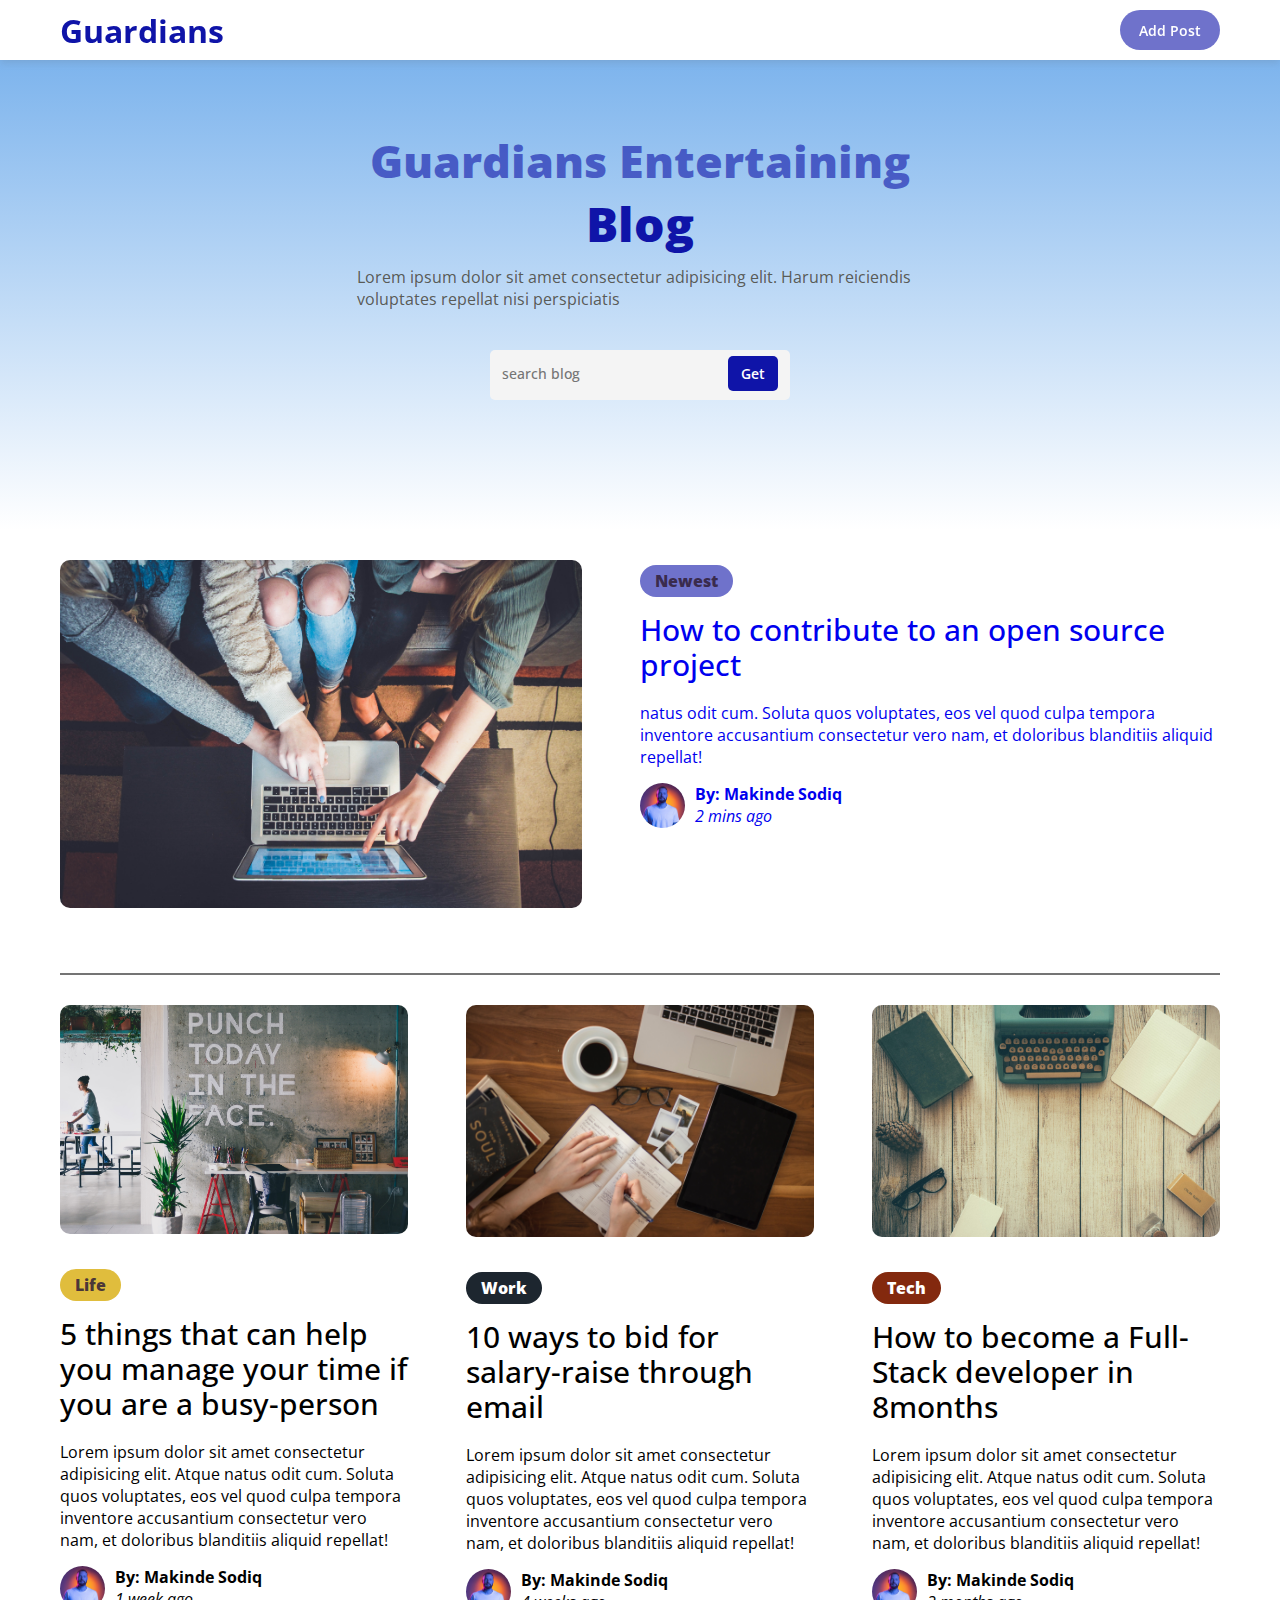
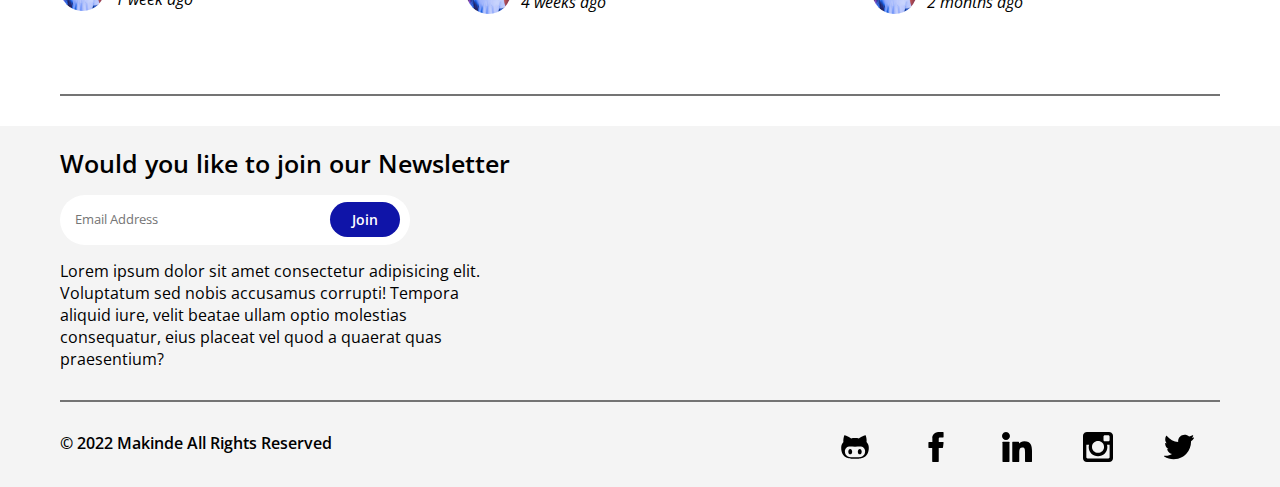
==== index.html @ d476fdd8 "Profile Page" ====
<!DOCTYPE html>
<html lang="en">
  <head>
    <meta charset="UTF-8" />
    <meta http-equiv="X-UA-Compatible" content="IE=edge" />
    <meta
      name="description"
      content="This website showcase 4 must-read blog every week"
    />
    <meta name="viewport" content="width=device-width, initial-scale=1.0" />
    <title>Grandians - Blog Webpage</title>
    <link rel="stylesheet" href="./assets/style.css" />
    <link rel="preconnect" href="https://fonts.googleapis.com" />
    <link rel="preconnect" href="https://fonts.gstatic.com" crossorigin />
    <link
      href="https://fonts.googleapis.com/css2?family=Inter:wght@400;500;600;700;800;900&family=Open+Sans:ital,wght@0,400;0,500;0,600;0,700;0,800;1,400;1,500;1,600;1,700;1,800&display=swap"
      rel="stylesheet"
    />
  </head>
  <body>
    <nav>
      <div class="container navbar">
        <h1>Guardians</h1>

        <!-- <ul class="navlinks">
          <li>Product</li>
          <li>All</li>
          <li>Contact</li>
          <li>About</li>
          <li>Services</li>
        </ul> -->

        <button class="away">Add Post</button>

        <div class="hamburger">
          <div class="line1"></div>
          <div class="line1"></div>
          <div class="line1"></div>
        </div>
      </div>
    </nav>

    <div class="main_banner">
      <div class="container banner">
        <div class="inner">
          <h2>
            Guardians Entertaining
            <span>Blog</span>
          </h2>
          <p>
            Lorem ipsum dolor sit amet consectetur adipisicing elit. Harum
            reiciendis voluptates repellat nisi perspiciatis
          </p>

          <div class="search_field">
            <input type="text" placeholder="search blog" />
            <button>Get</button>
          </div>
        </div>
      </div>
    </div>

    <!-- ===========
    BLOG POST
    ============= -->
    <div class="container main_blog">
      <div class="first_blog num1">
        <img src="images/blog1.jpg" class="main_pic" />

        <div class="component1">
          <a href="content.html"
            ><label for="">Newest</label>
            <h3>How to contribute to an open source project</h3>
            <p>
              natus odit cum. Soluta quos voluptates, eos vel quod culpa tempora
              inventore accusantium consectetur vero nam, et doloribus
              blanditiis aliquid repellat!
            </p>

            <div class="by">
              <img src="images/avatar.jpg" alt="" />
              <div class="name">
                <h4>By: <span>Makinde Sodiq</span></h4>
                <i>2 mins ago</i>
              </div>
            </div>
          </a>
        </div>
      </div>
      <hr />

      <div class="other_blogs">
        <div class="first_blog others">
          <img src="images/blog2.jpg" class="main_pic" />

          <div class="component1">
            <label for="" style="background-color: rgb(224, 189, 61)"
              >Life</label
            >
            <h3>
              5 things that can help you manage your time if you are a
              busy-person
            </h3>
            <p>
              Lorem ipsum dolor sit amet consectetur adipisicing elit. Atque
              natus odit cum. Soluta quos voluptates, eos vel quod culpa tempora
              inventore accusantium consectetur vero nam, et doloribus
              blanditiis aliquid repellat!
            </p>

            <div class="by">
              <img src="images/avatar.jpg" alt="" />
              <div class="name">
                <h4>By: <span>Makinde Sodiq</span></h4>
                <i>1 week ago</i>
              </div>
            </div>
          </div>
        </div>

        <div class="first_blog others">
          <img src="images/blog3.jpg" class="main_pic" />

          <div class="component1">
            <label
              for=""
              style="background-color: rgb(29, 38, 47); color: white"
              >Work</label
            >
            <h3>10 ways to bid for salary-raise through email</h3>
            <p>
              Lorem ipsum dolor sit amet consectetur adipisicing elit. Atque
              natus odit cum. Soluta quos voluptates, eos vel quod culpa tempora
              inventore accusantium consectetur vero nam, et doloribus
              blanditiis aliquid repellat!
            </p>

            <div class="by">
              <img src="images/avatar.jpg" alt="" />
              <div class="name">
                <h4>By: <span>Makinde Sodiq</span></h4>
                <i>4 weeks ago</i>
              </div>
            </div>
          </div>
        </div>

        <div class="first_blog others">
          <img src="images/blog4.jpg" class="main_pic" />

          <div class="component1">
            <label
              for=""
              style="background-color: rgb(131, 41, 14); color: white"
              >Tech</label
            >
            <h3>How to become a Full-Stack developer in 8months</h3>
            <p>
              Lorem ipsum dolor sit amet consectetur adipisicing elit. Atque
              natus odit cum. Soluta quos voluptates, eos vel quod culpa tempora
              inventore accusantium consectetur vero nam, et doloribus
              blanditiis aliquid repellat!
            </p>

            <div class="by">
              <img src="images/avatar.jpg" alt="" />
              <div class="name">
                <h4>By: <span>Makinde Sodiq</span></h4>
                <i>2 months ago</i>
              </div>
            </div>
          </div>
        </div>
      </div>
      <hr />
    </div>

    <footer>
      <div class="container">
        <div class="foot">
          <h3>Would you like to join our Newsletter</h3>
          <div class="new_mail">
            <input type="text" placeholder="Email Address" />
            <button>Join</button>
          </div>
          <p>
            Lorem ipsum dolor sit amet consectetur adipisicing elit. Voluptatum
            sed nobis accusamus corrupti! Tempora aliquid iure, velit beatae
            ullam optio molestias consequatur, eius placeat vel quod a quaerat
            quas praesentium?
          </p>
          <hr />

          <div class="copyr">
            <ul class="socials">
              <li>
                <a href=""><img src="./svg/github-svgrepo-com.svg" alt="" /></a>
              </li>
              <li>
                <a href=""
                  ><img src="./svg/facebook-svgrepo-com.svg" alt=""
                /></a>
              </li>
              <li>
                <a href=""
                  ><img src="./svg/linkedin-svgrepo-com.svg" alt=""
                /></a>
              </li>
              <li>
                <a href=""
                  ><img src="./svg/instagram-svgrepo-com.svg" alt=""
                /></a>
              </li>
              <li>
                <a href=""
                  ><img src="./svg/twitter-svgrepo-com.svg" alt=""
                /></a>
              </li>
            </ul>

            <p>&copy; 2022 Makinde All Rights Reserved</p>
          </div>
        </div>
      </div>
    </footer>
    <script src="./assets/script.js"></script>
  </body>
</html>
---- assets/style.css ----
* {
  margin: 0;
  padding: 0;
  -webkit-box-sizing: border-box;
          box-sizing: border-box;
  text-decoration: none;
  list-style-type: none;
  font-family: "Inter", sans-serif;
  font-family: "Open Sans", sans-serif;
}

:root {
  --primary-color: #ffffff;
  --box-shadow: rgba(99, 99, 99, 0.2) 0px 2px 8px 0px;
  --logo: #0f14a8;
  --mini-blue: rgba(15, 20, 168, 0.6);
  --black: #333333;
}

img {
  max-width: 100%;
  -o-object-fit: cover;
     object-fit: cover;
}

.container {
  max-width: 1240px;
  margin: 0 auto;
  padding: 0 20px;
}

nav {
  background-color: var(--primary-color);
  -webkit-box-shadow: var(--box-shadow);
          box-shadow: var(--box-shadow);
  height: 60px;
  width: 100%;
  position: fixed;
  left: 0;
  top: 0;
  z-index: 10;
}

.navbar {
  display: -webkit-box;
  display: -ms-flexbox;
  display: flex;
  -webkit-box-pack: center;
      -ms-flex-pack: center;
          justify-content: center;
  -webkit-box-align: center;
      -ms-flex-align: center;
          align-items: center;
  height: 60px;
  z-index: 10;
}

.navbar h1 {
  color: var(--logo);
  margin-right: auto;
}

.navbar ul {
  display: -webkit-box;
  display: -ms-flexbox;
  display: flex;
  margin-right: auto;
  -ms-flex-pack: distribute;
      justify-content: space-around;
  width: 60%;
}

.navbar ul li {
  font-size: 16px;
  font-weight: 600;
}

.navbar button {
  width: 100px;
  height: 40px;
  border-radius: 50px;
  font-size: 14px;
  font-weight: 600;
  color: var(--primary-color);
  background-color: var(--mini-blue);
  border: 0;
}

.main_banner {
  margin-top: 60px;
  background: white;
  background: -webkit-gradient(linear, left bottom, left top, from(rgba(255, 255, 255, 0.207703)), to(rgba(18, 118, 222, 0.55)));
  background: linear-gradient(0deg, rgba(255, 255, 255, 0.207703) 0%, rgba(18, 118, 222, 0.55) 100%);
  min-height: 470px;
}

.main_banner .banner {
  display: -webkit-box;
  display: -ms-flexbox;
  display: flex;
  -webkit-box-pack: center;
      -ms-flex-pack: center;
          justify-content: center;
  min-height: 470px;
  max-width: 530px;
}

.main_banner .banner .inner {
  margin-top: 70px;
  text-align: center;
}

.main_banner .banner .inner h2 {
  font-size: 35px;
  font-weight: 800;
  color: var(--mini-blue);
}

.main_banner .banner .inner h2 span {
  font-size: 37px;
  color: var(--logo);
}

.main_banner .banner .inner p {
  text-align: left;
  margin: 10px 0;
  color: rgba(83, 83, 77, 0.959);
}

.main_banner .banner .search_field {
  max-width: 300px;
  height: 50px;
  margin: 40px auto;
  border-radius: 5px;
  background-color: #f4f4f4;
}

.main_banner .banner .search_field input {
  width: 222px;
  outline: 0;
  height: 47px;
  border: 0;
  background: #f4f4f4;
  font-size: 14px;
  font-weight: 500;
}

.main_banner .banner .search_field button {
  width: 50px;
  height: 35px;
  border-radius: 5px;
  font-size: 14px;
  font-weight: 600;
  border: 0;
  color: #ffffff;
  background-color: var(--logo);
}

.main_blog {
  margin-top: 30px;
}

.main_blog .first_blog .main_pic {
  border-radius: 10px;
  margin-bottom: 35px;
}

.main_blog .first_blog .component1 label {
  background-color: var(--mini-blue);
  color: rgba(49, 31, 56, 0.87);
  font-weight: 800;
  padding: 5px 15px;
  border-radius: 50px;
}

.main_blog .first_blog .component1 h3 {
  font-size: 30px;
  font-weight: 500;
  margin: 20px 0;
  line-height: 35px;
}

.main_blog .first_blog .component1 p {
  margin-bottom: 15px;
}

.main_blog hr {
  border: 1px solid #747474;
  margin: 30px 0;
}

.main_blog .other_blogs .others {
  margin-bottom: 50px;
}

hr {
  border: 1px solid #747474;
  margin: 30px 0;
}

.by {
  display: -webkit-box;
  display: -ms-flexbox;
  display: flex;
}

.by img {
  width: 45px;
  margin-right: 10px;
  height: 45px;
  border-radius: 50%;
}

footer {
  background-color: #f4f4f4;
  min-height: 100px;
}

footer .foot {
  padding: 20px 0;
}

footer .foot h3 {
  font-size: 25px;
  font-weight: 600;
  margin-bottom: 15px;
}

footer .foot p {
  margin: 0;
}

footer .foot .new_mail {
  background-color: #ffffff;
  max-width: 350px;
  position: relative;
  height: 50px;
  margin-bottom: 15px;
  border-radius: 50px;
}

footer .foot .new_mail input {
  height: 47px;
  background: transparent;
  border: 0;
  border-radius: 50px;
  width: 254px;
  outline: 0;
  padding: 15px;
}

footer .foot .new_mail button {
  width: 70px;
  height: 35px;
  font-weight: 600;
  font-size: 14px;
  color: #ffffff;
  border: 0;
  cursor: pointer;
  top: 7px;
  right: 10px;
  position: absolute;
  background-color: var(--logo);
  border-radius: 50px;
}

footer .foot p {
  max-width: 450px;
}

footer .foot .copyr p {
  font-size: 16px;
  font-weight: 600;
  text-align: center;
  margin: 20px auto;
}

footer .foot .copyr ul {
  display: -webkit-box;
  display: -ms-flexbox;
  display: flex;
  -ms-flex-pack: distribute;
      justify-content: space-around;
  width: 80%;
  margin: 0 auto;
}

footer .foot .copyr ul li a img {
  width: 30px;
  height: 30px;
}

@media (max-width: 768px) {
  .navlinks {
    position: absolute;
    width: 35%;
    top: 60px;
    right: 0;
    -webkit-box-orient: vertical;
    -webkit-box-direction: normal;
        -ms-flex-direction: column;
            flex-direction: column;
    background-color: var(--primary-color);
    -webkit-box-shadow: var(--box-shadow);
            box-shadow: var(--box-shadow);
    text-align: left;
    padding: 20px;
    -webkit-transform: translateX(768px);
            transform: translateX(768px);
    -webkit-transition: 0.7s ease;
    transition: 0.7s ease;
  }
  .navlinks li {
    margin-top: 15px;
  }
  .navlinks.active {
    -webkit-transform: translateX(0px);
            transform: translateX(0px);
  }
  aside {
    display: none;
  }
  .hamburger div {
    width: 25px;
    height: 3px;
    background-color: var(--black);
    -webkit-transition: 0.4s ease;
    transition: 0.4s ease;
    margin: 5px;
  }
  .away {
    display: none;
  }
}

@media (min-width: 768px) {
  .container {
    padding: 0 40px;
  }
  main {
    display: -webkit-box;
    display: -ms-flexbox;
    display: flex;
    -webkit-box-pack: justify;
        -ms-flex-pack: justify;
            justify-content: space-between;
  }
  main .ff_content {
    width: 60%;
  }
  main .ff_content .title h2 {
    font-size: 40px;
  }
  main .ff_content .title p {
    font-size: 25px;
  }
  main .ff_content .title img {
    height: 500px;
  }
  main aside {
    width: 35%;
    margin-top: 230px;
    height: 800px;
  }
  .copyr {
    display: -webkit-box;
    display: -ms-flexbox;
    display: flex;
    -webkit-box-orient: horizontal;
    -webkit-box-direction: reverse;
        -ms-flex-direction: row-reverse;
            flex-direction: row-reverse;
    -webkit-box-pack: justify;
        -ms-flex-pack: justify;
            justify-content: space-between;
  }
  .p_cards {
    display: -webkit-box;
    display: -ms-flexbox;
    display: flex;
    -ms-flex-wrap: wrap;
        flex-wrap: wrap;
    -webkit-box-pack: justify;
        -ms-flex-pack: justify;
            justify-content: space-between;
  }
  .p_cards .card {
    width: 30%;
  }
  footer .foot .copyr ul {
    width: 35%;
    margin: 0;
  }
  footer .foot .copyr p {
    margin: 0;
    text-align: left;
  }
  .other_blogs {
    display: -webkit-box;
    display: -ms-flexbox;
    display: flex;
    -webkit-box-pack: justify;
        -ms-flex-pack: justify;
            justify-content: space-between;
  }
  .other_blogs .others {
    width: 30%;
    margin-bottom: 50px;
  }
  .main_banner .banner {
    max-width: 646px;
  }
  .main_banner .banner .inner h2 {
    font-size: 45px;
  }
  .main_banner .banner .inner h2 span {
    font-size: 48px;
  }
  .num1 {
    display: -webkit-box;
    display: -ms-flexbox;
    display: flex;
  }
  .num1 .main_pic {
    width: 45%;
    margin-right: auto;
    margin-bottom: 0;
  }
  .num1 .component1 {
    margin-top: 10px;
    width: 50%;
  }
  .bio {
    display: -webkit-box;
    display: -ms-flexbox;
    display: flex;
  }
  .bio img {
    margin-right: 20px;
  }
  .bio .b_text {
    width: 70%;
    margin-top: 0px;
  }
}

@media (min-width: 1024px) {
  .p_cards {
    display: -webkit-box;
    display: -ms-flexbox;
    display: flex;
    -ms-flex-wrap: wrap;
        flex-wrap: wrap;
    -webkit-box-pack: justify;
        -ms-flex-pack: justify;
            justify-content: space-between;
  }
  .p_cards .card {
    width: 24%;
  }
}
/*# sourceMappingURL=style.css.map */
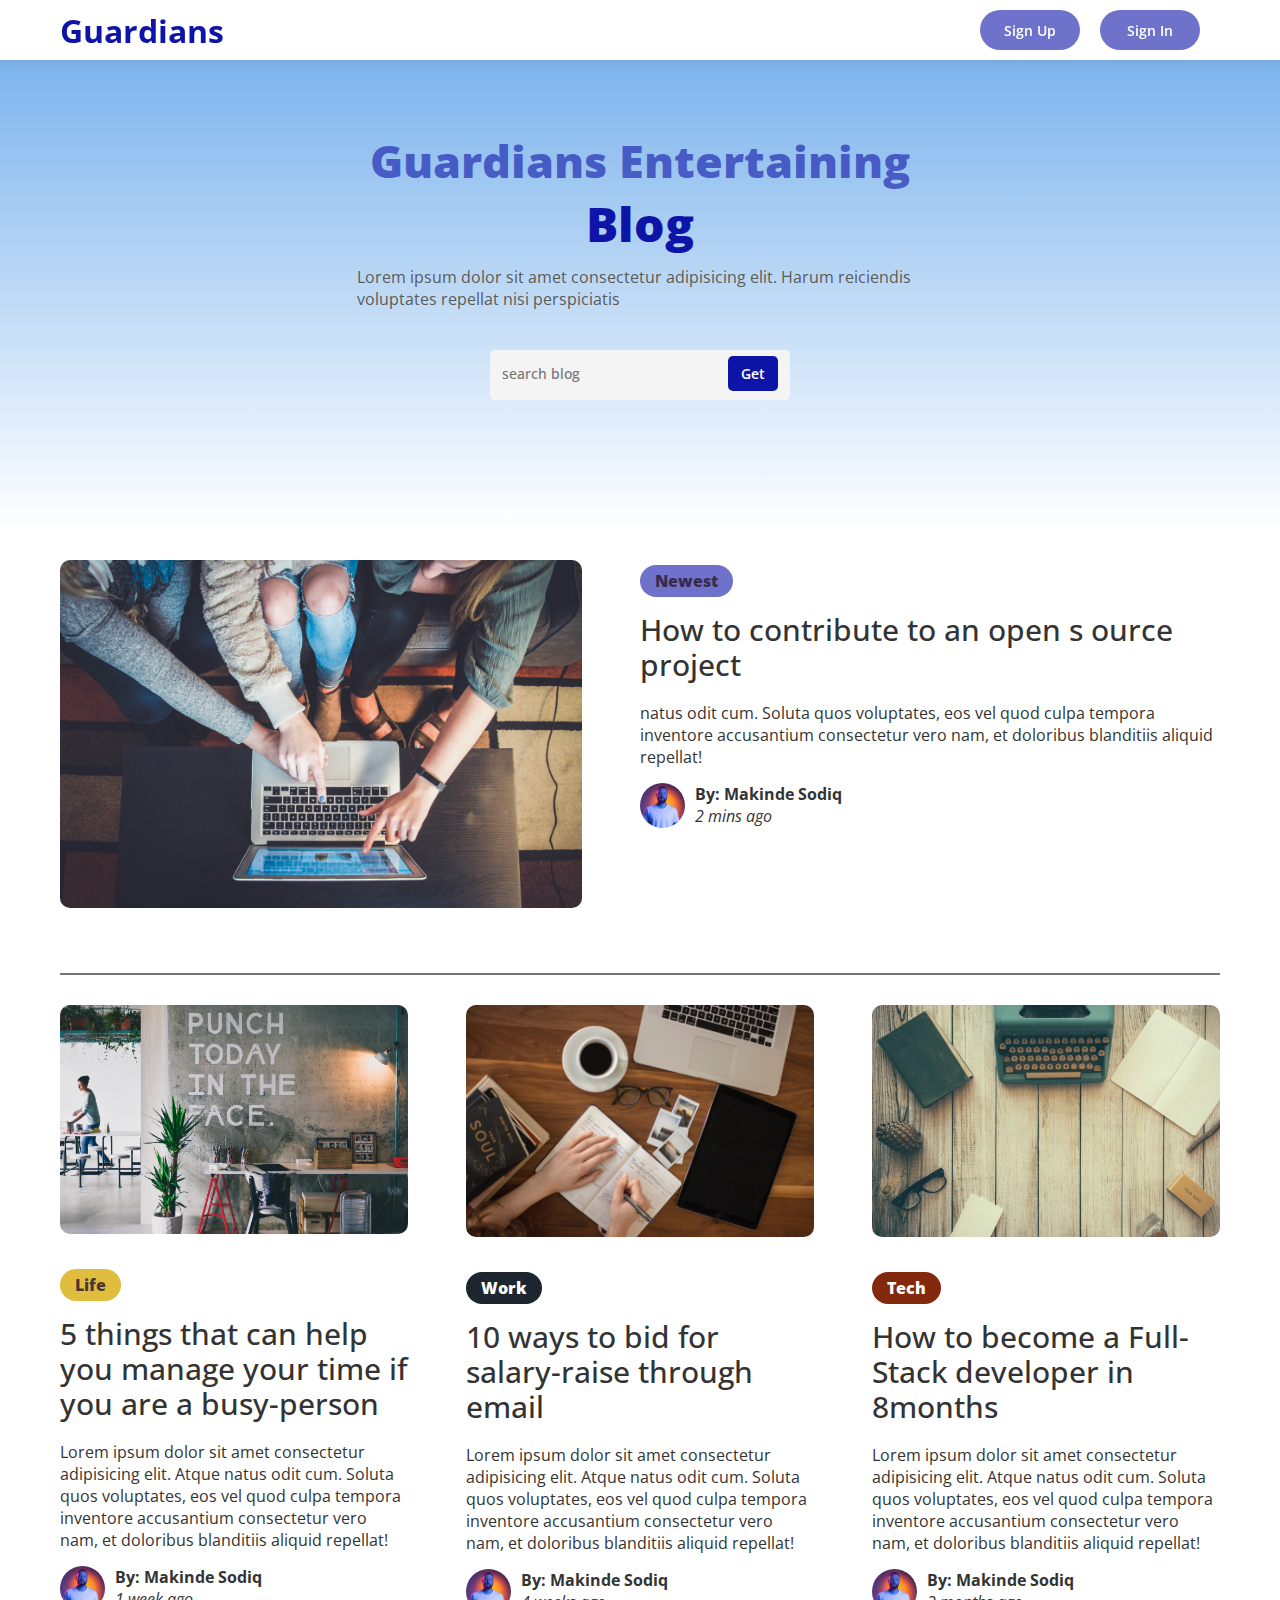
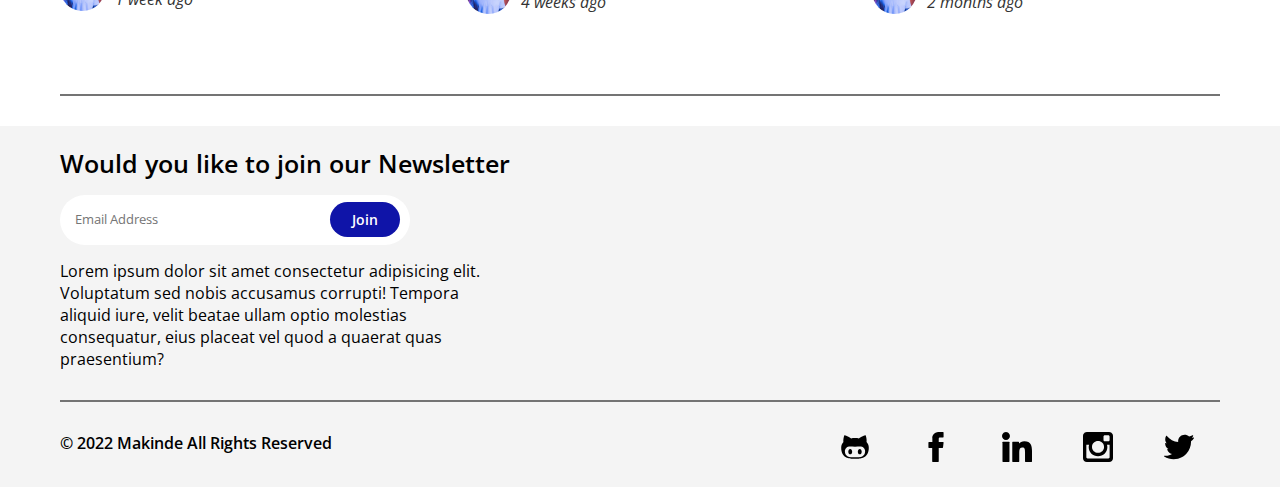
==== commit 117472c9: "Profile Page" ====
--- a/index.html
+++ b/index.html
@@ -22,15 +22,12 @@
       <div class="container navbar">
         <h1>Guardians</h1>
 
-        <!-- <ul class="navlinks">
-          <li>Product</li>
-          <li>All</li>
-          <li>Contact</li>
-          <li>About</li>
-          <li>Services</li>
-        </ul> -->
-
-        <button class="away">Add Post</button>
+        <ul class="navlinks">
+          <li><a href="profile.html">Profile</a></li>
+        </ul>
+
+        <button class="away"><a href="./forms/sign.html">Sign Up</a></button>
+        <button class="away"><a href="./forms/log.html">Sign In</a></button>
 
         <div class="hamburger">
           <div class="line1"></div>
@@ -68,9 +65,9 @@
         <img src="images/blog1.jpg" class="main_pic" />
 
         <div class="component1">
-          <a href="content.html"
-            ><label for="">Newest</label>
-            <h3>How to contribute to an open source project</h3>
+          <a href="content.html">
+            <label for="">Newest</label>
+            <h3>How to contribute to an open s ource project</h3>
             <p>
               natus odit cum. Soluta quos voluptates, eos vel quod culpa tempora
               inventore accusantium consectetur vero nam, et doloribus
--- a/assets/style.css
+++ b/assets/style.css
@@ -27,6 +27,10 @@
   max-width: 1240px;
   margin: 0 auto;
   padding: 0 20px;
+}
+
+small {
+  margin: 10px 0;
 }
 
 nav {
@@ -73,6 +77,11 @@
 .navbar ul li {
   font-size: 16px;
   font-weight: 600;
+  color: #333333;
+}
+
+.navbar ul li a {
+  color: #333333;
 }
 
 .navbar button {
@@ -84,6 +93,11 @@
   color: var(--primary-color);
   background-color: var(--mini-blue);
   border: 0;
+  margin-right: 20px;
+}
+
+.navbar button a {
+  color: #ffffff;
 }
 
 .main_banner {
@@ -165,6 +179,10 @@
   margin-bottom: 35px;
 }
 
+.main_blog .first_blog .component1 {
+  color: #333333;
+}
+
 .main_blog .first_blog .component1 label {
   background-color: var(--mini-blue);
   color: rgba(49, 31, 56, 0.87);
@@ -175,12 +193,14 @@
 
 .main_blog .first_blog .component1 h3 {
   font-size: 30px;
+  color: #333333;
   font-weight: 500;
   margin: 20px 0;
   line-height: 35px;
 }
 
 .main_blog .first_blog .component1 p {
+  color: #333333;
   margin-bottom: 15px;
 }
 
@@ -202,6 +222,7 @@
   display: -webkit-box;
   display: -ms-flexbox;
   display: flex;
+  color: #333333;
 }
 
 .by img {
@@ -209,6 +230,14 @@
   margin-right: 10px;
   height: 45px;
   border-radius: 50%;
+}
+
+.by h4 {
+  color: #333333;
+}
+
+.by i {
+  color: #333333;
 }
 
 footer {
@@ -337,6 +366,12 @@
   .container {
     padding: 0 40px;
   }
+  .ff_content .person .comment .p_person {
+    width: 100%;
+  }
+  .navbar ul {
+    visibility: none;
+  }
   main {
     display: -webkit-box;
     display: -ms-flexbox;
@@ -361,6 +396,10 @@
     width: 35%;
     margin-top: 230px;
     height: 800px;
+  }
+  .inmail {
+    width: 60%;
+    padding: 50px;
   }
   .copyr {
     display: -webkit-box;
@@ -442,6 +481,9 @@
     width: 70%;
     margin-top: 0px;
   }
+  .navbar ul {
+    visibility: hidden;
+  }
 }
 
 @media (min-width: 1024px) {
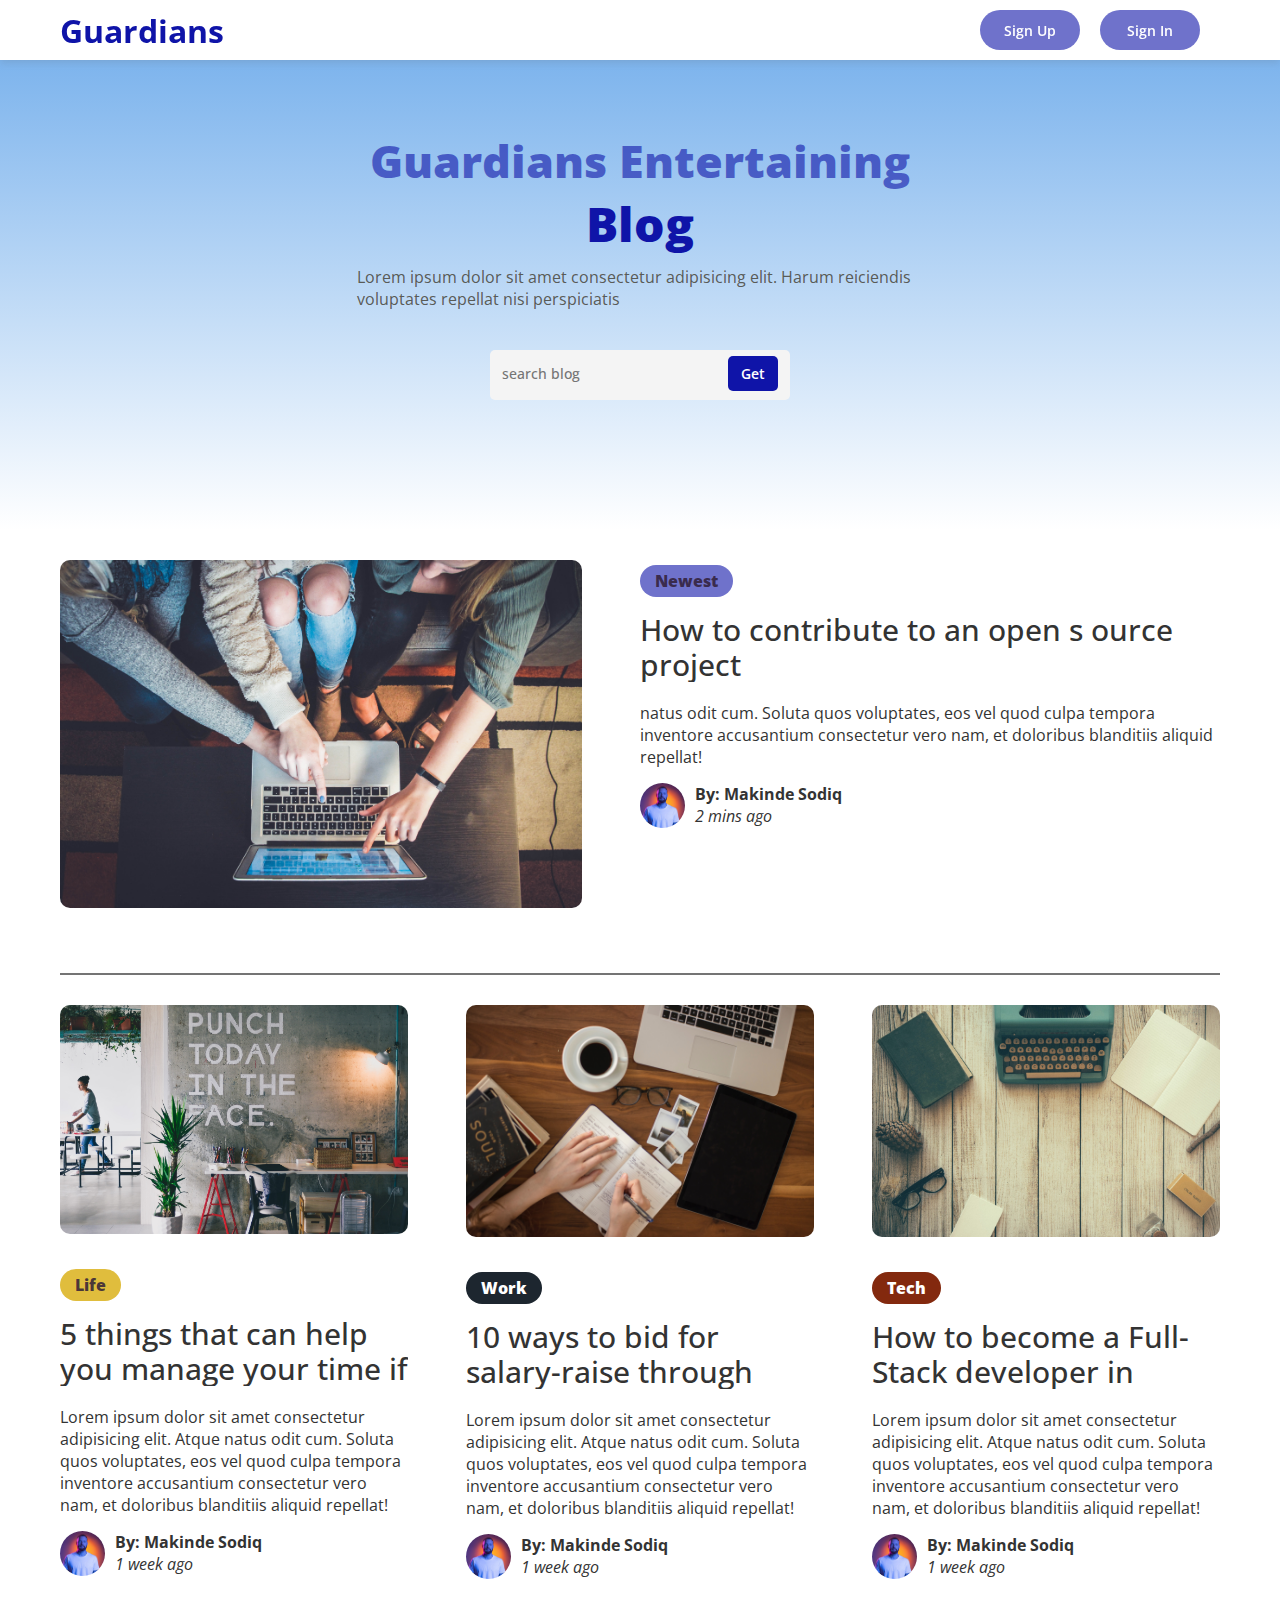
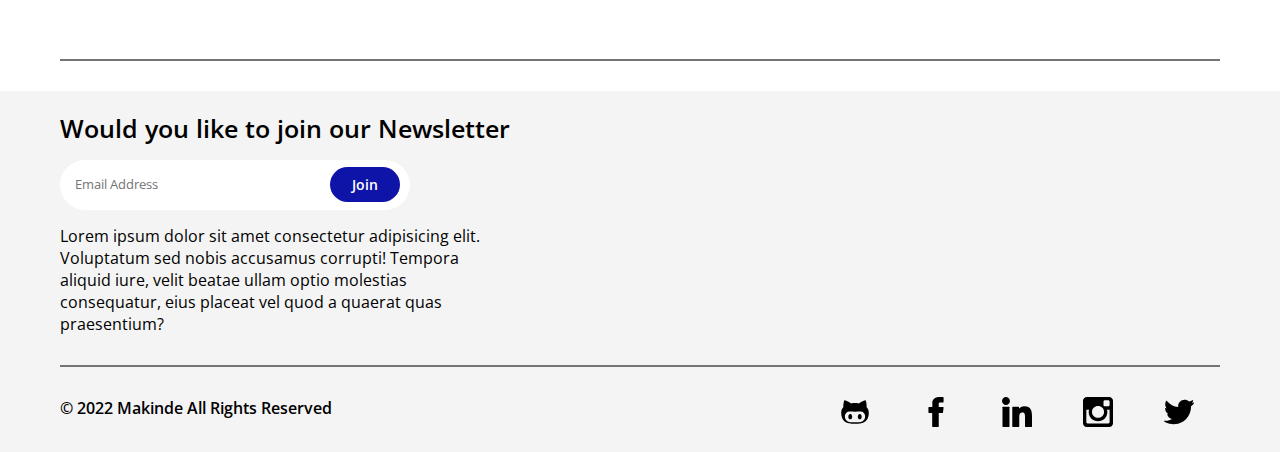
==== commit 831cf2b1: "Reality" ====
--- a/index.html
+++ b/index.html
@@ -50,8 +50,10 @@
           </p>
 
           <div class="search_field">
-            <input type="text" placeholder="search blog" />
-            <button>Get</button>
+            <form action="">
+              <input type="text" placeholder="search blog" />
+              <button type="submit">Get</button>
+            </form>
           </div>
         </div>
       </div>
@@ -75,11 +77,13 @@
             </p>
 
             <div class="by">
-              <img src="images/avatar.jpg" alt="" />
-              <div class="name">
-                <h4>By: <span>Makinde Sodiq</span></h4>
-                <i>2 mins ago</i>
-              </div>
+              <a href="profile.html">
+                <img src="images/avatar.jpg" alt="" />
+                <div class="name">
+                  <h4>By: <span>Makinde Sodiq</span></h4>
+                  <i>2 mins ago</i>
+                </div>
+              </a>
             </div>
           </a>
         </div>
@@ -106,11 +110,13 @@
             </p>
 
             <div class="by">
-              <img src="images/avatar.jpg" alt="" />
-              <div class="name">
-                <h4>By: <span>Makinde Sodiq</span></h4>
-                <i>1 week ago</i>
-              </div>
+              <a href="profile.html">
+                <img src="images/avatar.jpg" alt="" />
+                <div class="name">
+                  <h4>By: <span>Makinde Sodiq</span></h4>
+                  <i>1 week ago</i>
+                </div>
+              </a>
             </div>
           </div>
         </div>
@@ -133,11 +139,13 @@
             </p>
 
             <div class="by">
-              <img src="images/avatar.jpg" alt="" />
-              <div class="name">
-                <h4>By: <span>Makinde Sodiq</span></h4>
-                <i>4 weeks ago</i>
-              </div>
+              <a href="profile.html">
+                <img src="images/avatar.jpg" alt="" />
+                <div class="name">
+                  <h4>By: <span>Makinde Sodiq</span></h4>
+                  <i>1 week ago</i>
+                </div>
+              </a>
             </div>
           </div>
         </div>
@@ -160,11 +168,13 @@
             </p>
 
             <div class="by">
-              <img src="images/avatar.jpg" alt="" />
-              <div class="name">
-                <h4>By: <span>Makinde Sodiq</span></h4>
-                <i>2 months ago</i>
-              </div>
+              <a href="profile.html">
+                <img src="images/avatar.jpg" alt="" />
+                <div class="name">
+                  <h4>By: <span>Makinde Sodiq</span></h4>
+                  <i>1 week ago</i>
+                </div>
+              </a>
             </div>
           </div>
         </div>
@@ -177,8 +187,10 @@
         <div class="foot">
           <h3>Would you like to join our Newsletter</h3>
           <div class="new_mail">
-            <input type="text" placeholder="Email Address" />
-            <button>Join</button>
+            <form action="">
+              <input type="text" placeholder="Email Address" />
+              <button type="submit">Join</button>
+            </form>
           </div>
           <p>
             Lorem ipsum dolor sit amet consectetur adipisicing elit. Voluptatum
--- a/assets/style.css
+++ b/assets/style.css
@@ -197,11 +197,17 @@
   font-weight: 500;
   margin: 20px 0;
   line-height: 35px;
+  max-height: 70px;
+  overflow: hidden;
+  background: #fff;
 }
 
 .main_blog .first_blog .component1 p {
   color: #333333;
   margin-bottom: 15px;
+  max-height: 110px;
+  background-color: #ffffff;
+  overflow: hidden;
 }
 
 .main_blog hr {
@@ -218,25 +224,25 @@
   margin: 30px 0;
 }
 
-.by {
+.by a {
   display: -webkit-box;
   display: -ms-flexbox;
   display: flex;
   color: #333333;
 }
 
-.by img {
+.by a img {
   width: 45px;
   margin-right: 10px;
   height: 45px;
   border-radius: 50%;
 }
 
-.by h4 {
-  color: #333333;
-}
-
-.by i {
+.by a h4 {
+  color: #333333;
+}
+
+.by a i {
   color: #333333;
 }
 
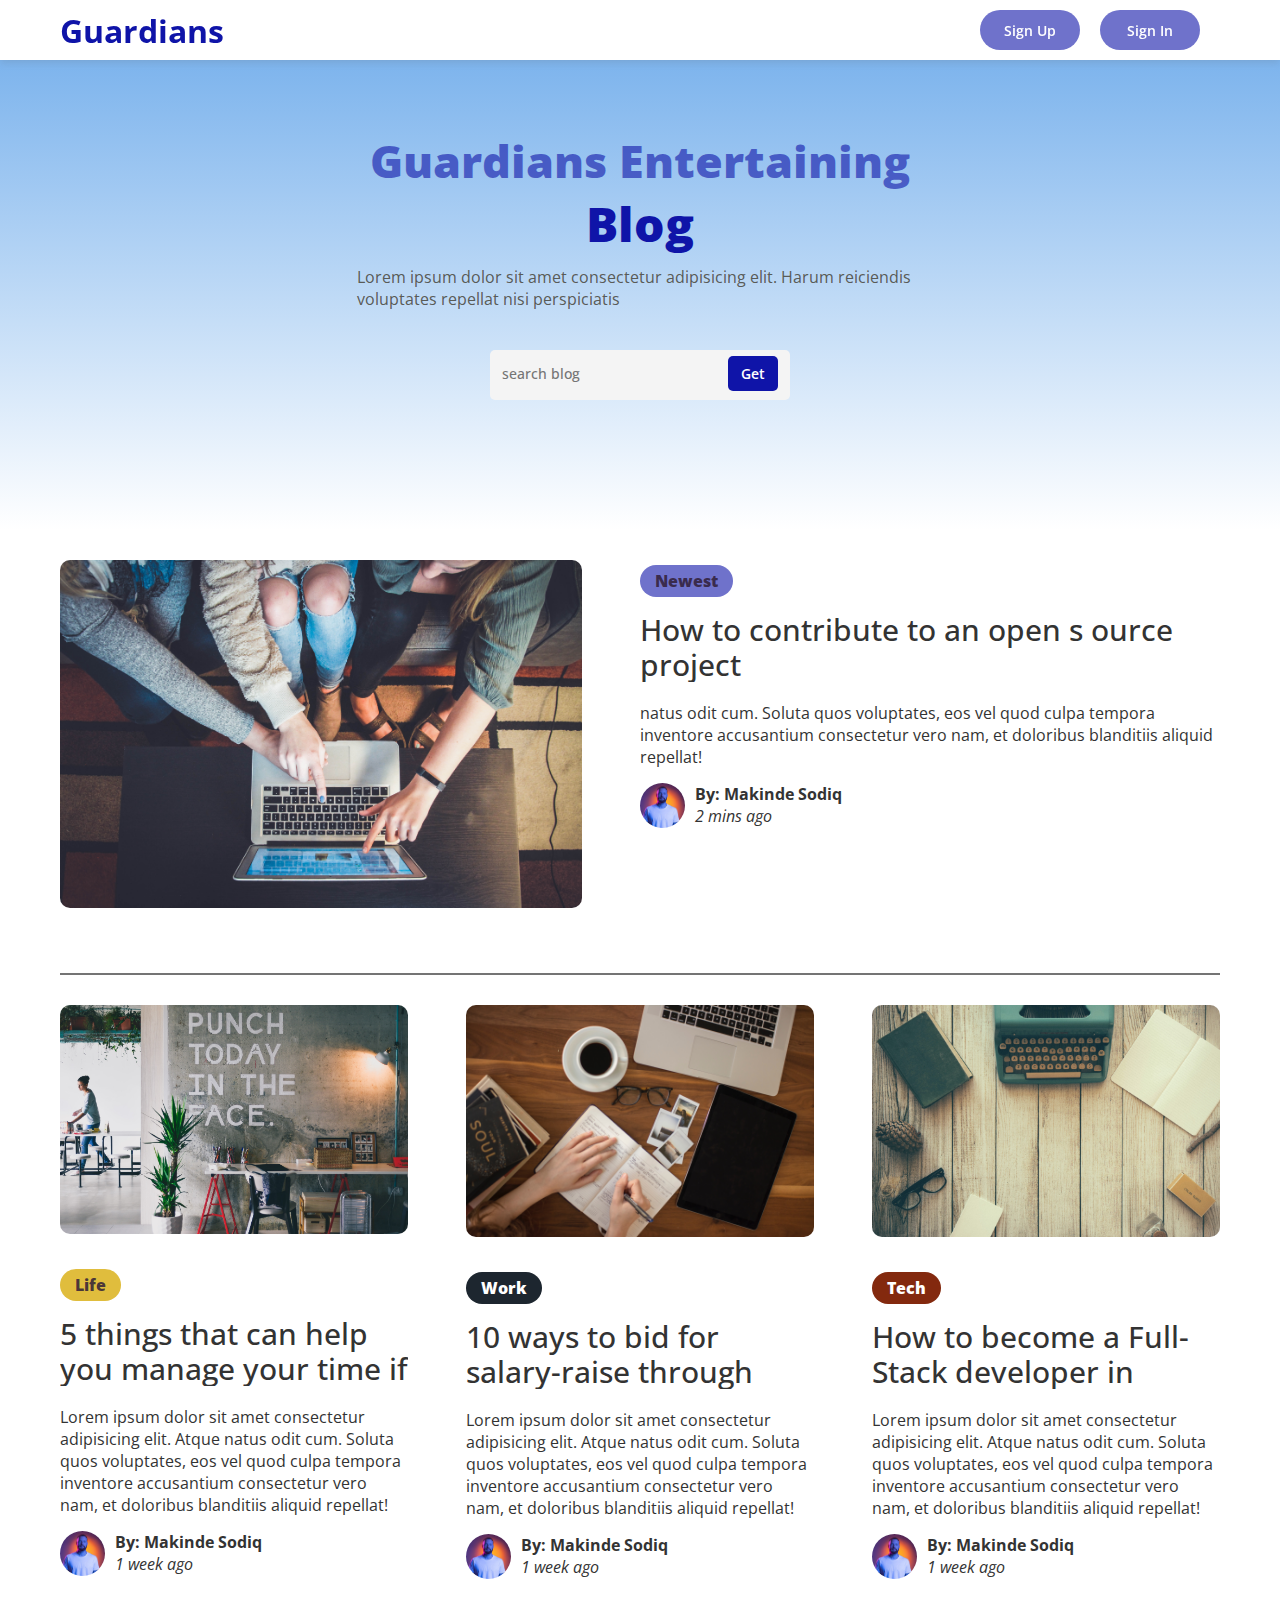
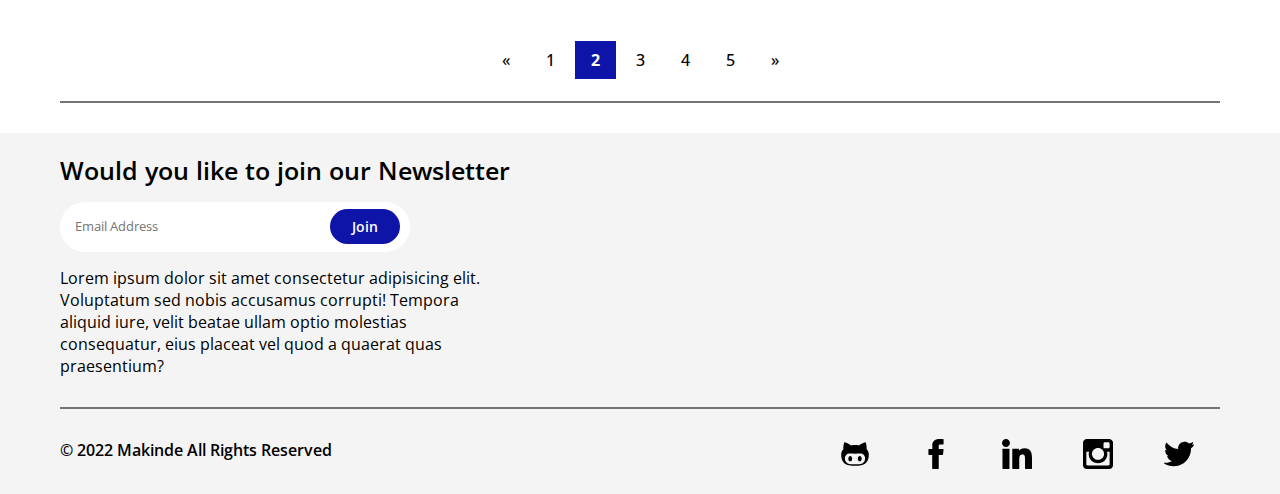
==== commit 3fc5f331: "Reality" ====
--- a/index.html
+++ b/index.html
@@ -20,10 +20,12 @@
   <body>
     <nav>
       <div class="container navbar">
-        <h1>Guardians</h1>
+        <h1><a href="index.html">Guardians</a></h1>
 
         <ul class="navlinks">
           <li><a href="profile.html">Profile</a></li>
+          <button><a href="./forms/sign.html">Sign Up</a></button>
+          <button><a href="./forms/log.html">Sign In</a></button>
         </ul>
 
         <button class="away"><a href="./forms/sign.html">Sign Up</a></button>
@@ -98,26 +100,28 @@
             <label for="" style="background-color: rgb(224, 189, 61)"
               >Life</label
             >
-            <h3>
-              5 things that can help you manage your time if you are a
-              busy-person
-            </h3>
-            <p>
-              Lorem ipsum dolor sit amet consectetur adipisicing elit. Atque
-              natus odit cum. Soluta quos voluptates, eos vel quod culpa tempora
-              inventore accusantium consectetur vero nam, et doloribus
-              blanditiis aliquid repellat!
-            </p>
-
-            <div class="by">
-              <a href="profile.html">
-                <img src="images/avatar.jpg" alt="" />
-                <div class="name">
-                  <h4>By: <span>Makinde Sodiq</span></h4>
-                  <i>1 week ago</i>
-                </div>
-              </a>
-            </div>
+            <a href="content.html">
+              <h3>
+                5 things that can help you manage your time if you are a
+                busy-person
+              </h3>
+              <p>
+                Lorem ipsum dolor sit amet consectetur adipisicing elit. Atque
+                natus odit cum. Soluta quos voluptates, eos vel quod culpa
+                tempora inventore accusantium consectetur vero nam, et doloribus
+                blanditiis aliquid repellat!
+              </p>
+
+              <div class="by">
+                <a href="profile.html">
+                  <img src="images/avatar.jpg" alt="" />
+                  <div class="name">
+                    <h4>By: <span>Makinde Sodiq</span></h4>
+                    <i>1 week ago</i>
+                  </div>
+                </a>
+              </div>
+            </a>
           </div>
         </div>
 
@@ -130,23 +134,25 @@
               style="background-color: rgb(29, 38, 47); color: white"
               >Work</label
             >
-            <h3>10 ways to bid for salary-raise through email</h3>
-            <p>
-              Lorem ipsum dolor sit amet consectetur adipisicing elit. Atque
-              natus odit cum. Soluta quos voluptates, eos vel quod culpa tempora
-              inventore accusantium consectetur vero nam, et doloribus
-              blanditiis aliquid repellat!
-            </p>
-
-            <div class="by">
-              <a href="profile.html">
-                <img src="images/avatar.jpg" alt="" />
-                <div class="name">
-                  <h4>By: <span>Makinde Sodiq</span></h4>
-                  <i>1 week ago</i>
-                </div>
-              </a>
-            </div>
+            <a href="content.html">
+              <h3>10 ways to bid for salary-raise through email</h3>
+              <p>
+                Lorem ipsum dolor sit amet consectetur adipisicing elit. Atque
+                natus odit cum. Soluta quos voluptates, eos vel quod culpa
+                tempora inventore accusantium consectetur vero nam, et doloribus
+                blanditiis aliquid repellat!
+              </p>
+
+              <div class="by">
+                <a href="profile.html">
+                  <img src="images/avatar.jpg" alt="" />
+                  <div class="name">
+                    <h4>By: <span>Makinde Sodiq</span></h4>
+                    <i>1 week ago</i>
+                  </div>
+                </a>
+              </div>
+            </a>
           </div>
         </div>
 
@@ -159,26 +165,40 @@
               style="background-color: rgb(131, 41, 14); color: white"
               >Tech</label
             >
-            <h3>How to become a Full-Stack developer in 8months</h3>
-            <p>
-              Lorem ipsum dolor sit amet consectetur adipisicing elit. Atque
-              natus odit cum. Soluta quos voluptates, eos vel quod culpa tempora
-              inventore accusantium consectetur vero nam, et doloribus
-              blanditiis aliquid repellat!
-            </p>
-
-            <div class="by">
-              <a href="profile.html">
-                <img src="images/avatar.jpg" alt="" />
-                <div class="name">
-                  <h4>By: <span>Makinde Sodiq</span></h4>
-                  <i>1 week ago</i>
-                </div>
-              </a>
-            </div>
-          </div>
-        </div>
-      </div>
+            <a href="content.html">
+              <h3>How to become a Full-Stack developer in 8months</h3>
+              <p>
+                Lorem ipsum dolor sit amet consectetur adipisicing elit. Atque
+                natus odit cum. Soluta quos voluptates, eos vel quod culpa
+                tempora inventore accusantium consectetur vero nam, et doloribus
+                blanditiis aliquid repellat!
+              </p>
+
+              <div class="by">
+                <a href="profile.html">
+                  <img src="images/avatar.jpg" alt="" />
+                  <div class="name">
+                    <h4>By: <span>Makinde Sodiq</span></h4>
+                    <i>1 week ago</i>
+                  </div>
+                </a>
+              </div>
+            </a>
+          </div>
+        </div>
+      </div>
+
+      <div class="pagination">
+        <a href="#">&laquo;</a>
+        <a href="#">1</a>
+        <a class="active" href="#">2</a>
+        <a href="#">3</a>
+        <a href="#">4</a>
+        <a href="#">5</a>
+
+        <a href="#">&raquo;</a>
+      </div>
+
       <hr />
     </div>
 
--- a/assets/style.css
+++ b/assets/style.css
@@ -64,6 +64,10 @@
   margin-right: auto;
 }
 
+.navbar h1 a {
+  color: var(--logo);
+}
+
 .navbar ul {
   display: -webkit-box;
   display: -ms-flexbox;
@@ -93,6 +97,7 @@
   color: var(--primary-color);
   background-color: var(--mini-blue);
   border: 0;
+  margin-top: 20px;
   margin-right: 20px;
 }
 
@@ -217,6 +222,28 @@
 
 .main_blog .other_blogs .others {
   margin-bottom: 50px;
+}
+
+.pagination {
+  text-align: center;
+  margin: 20px auto;
+}
+
+.pagination a {
+  color: black;
+  padding: 8px 16px;
+  font-weight: 500;
+  text-decoration: none;
+}
+
+.pagination a.active {
+  background-color: var(--logo);
+  font-weight: 700;
+  color: white;
+}
+
+.pagination a:hover:not(.active) {
+  background-color: #ddd;
 }
 
 hr {
@@ -378,6 +405,10 @@
   .navbar ul {
     visibility: none;
   }
+  .navbar button {
+    display: block;
+    margin-top: 0;
+  }
   main {
     display: -webkit-box;
     display: -ms-flexbox;
